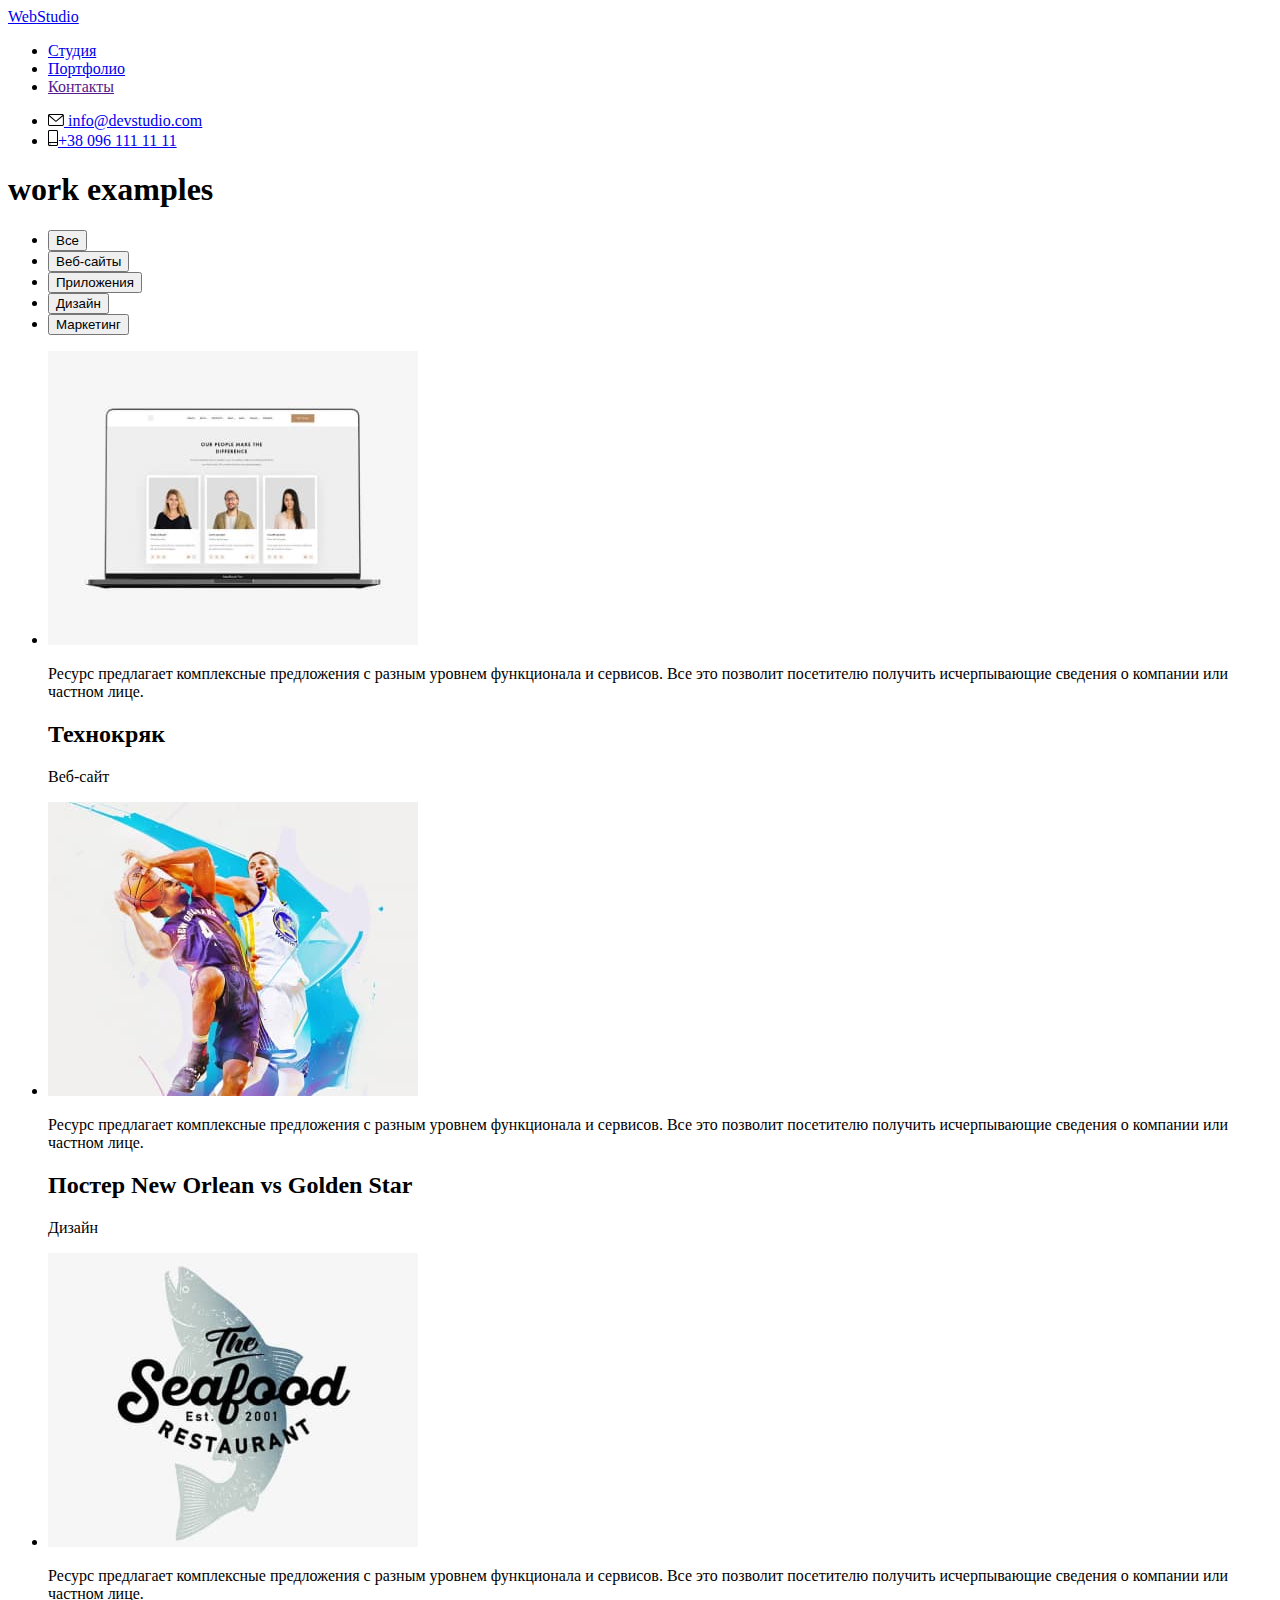
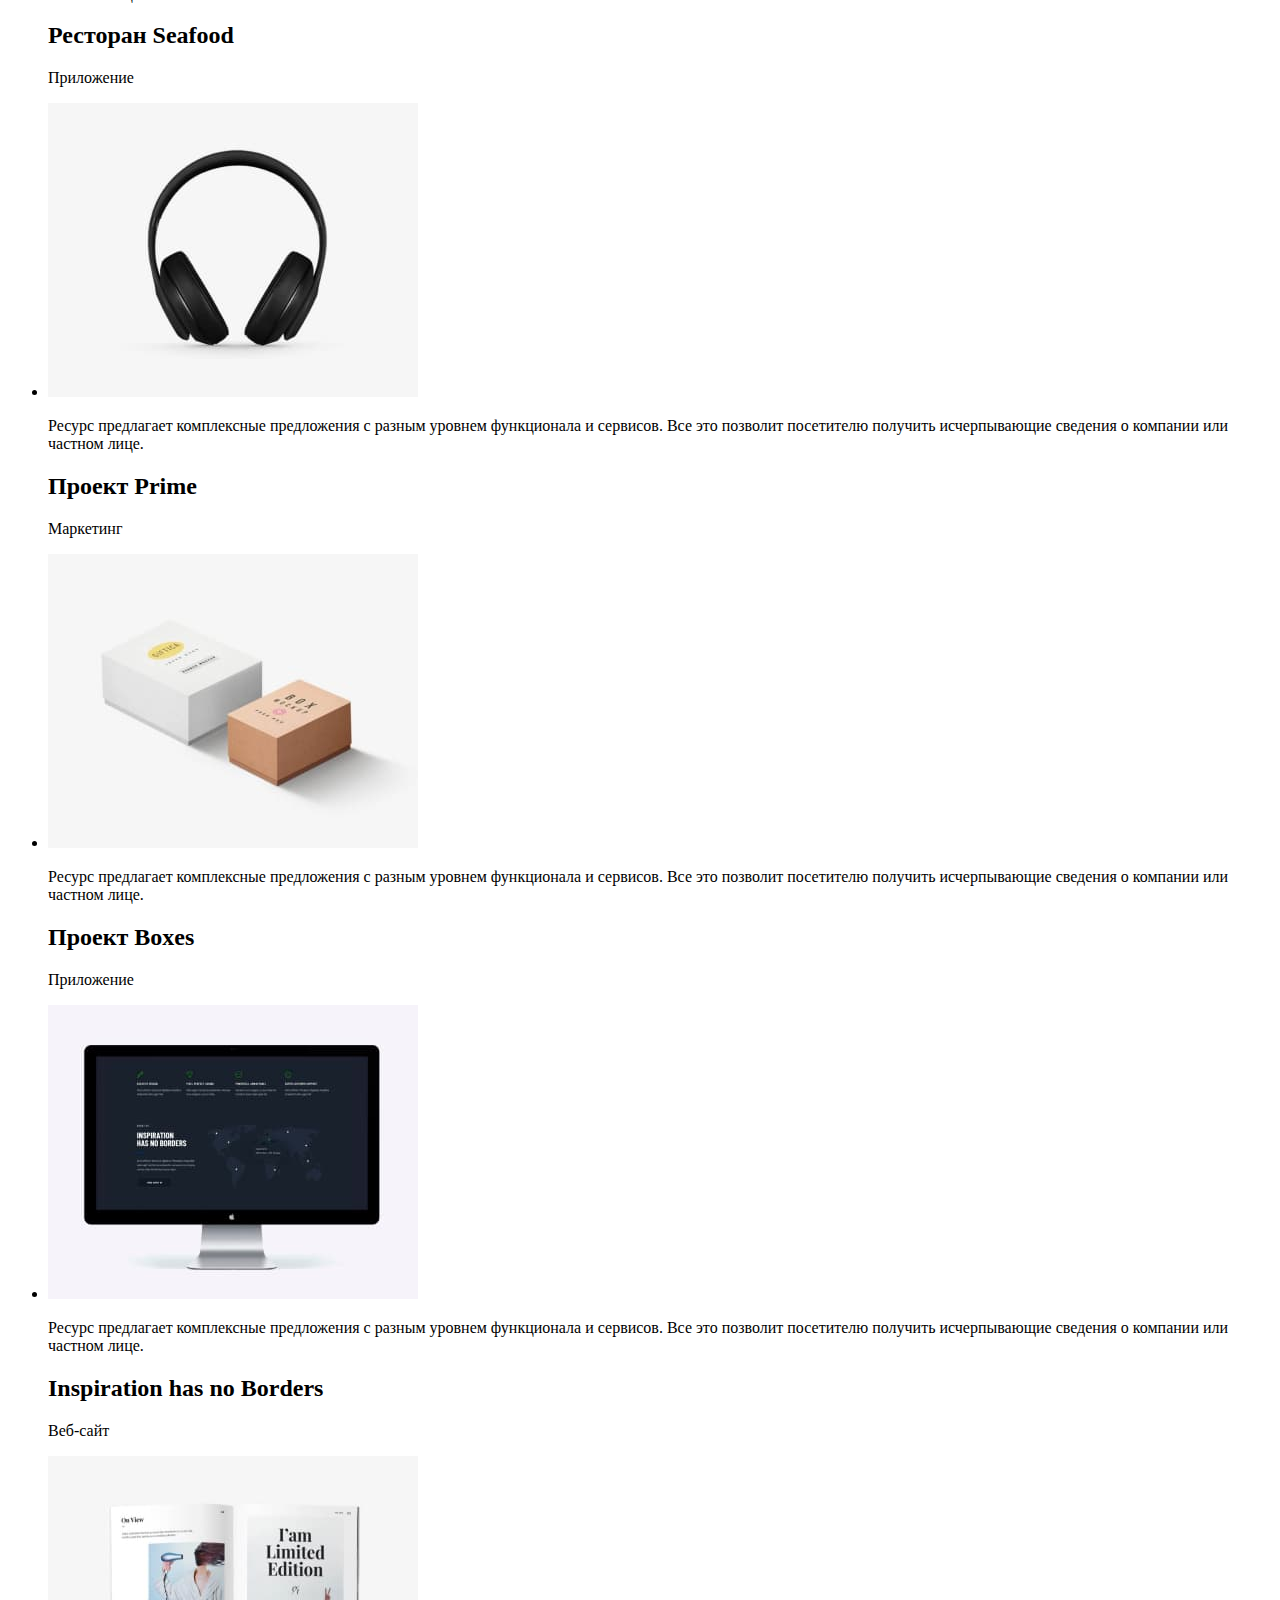
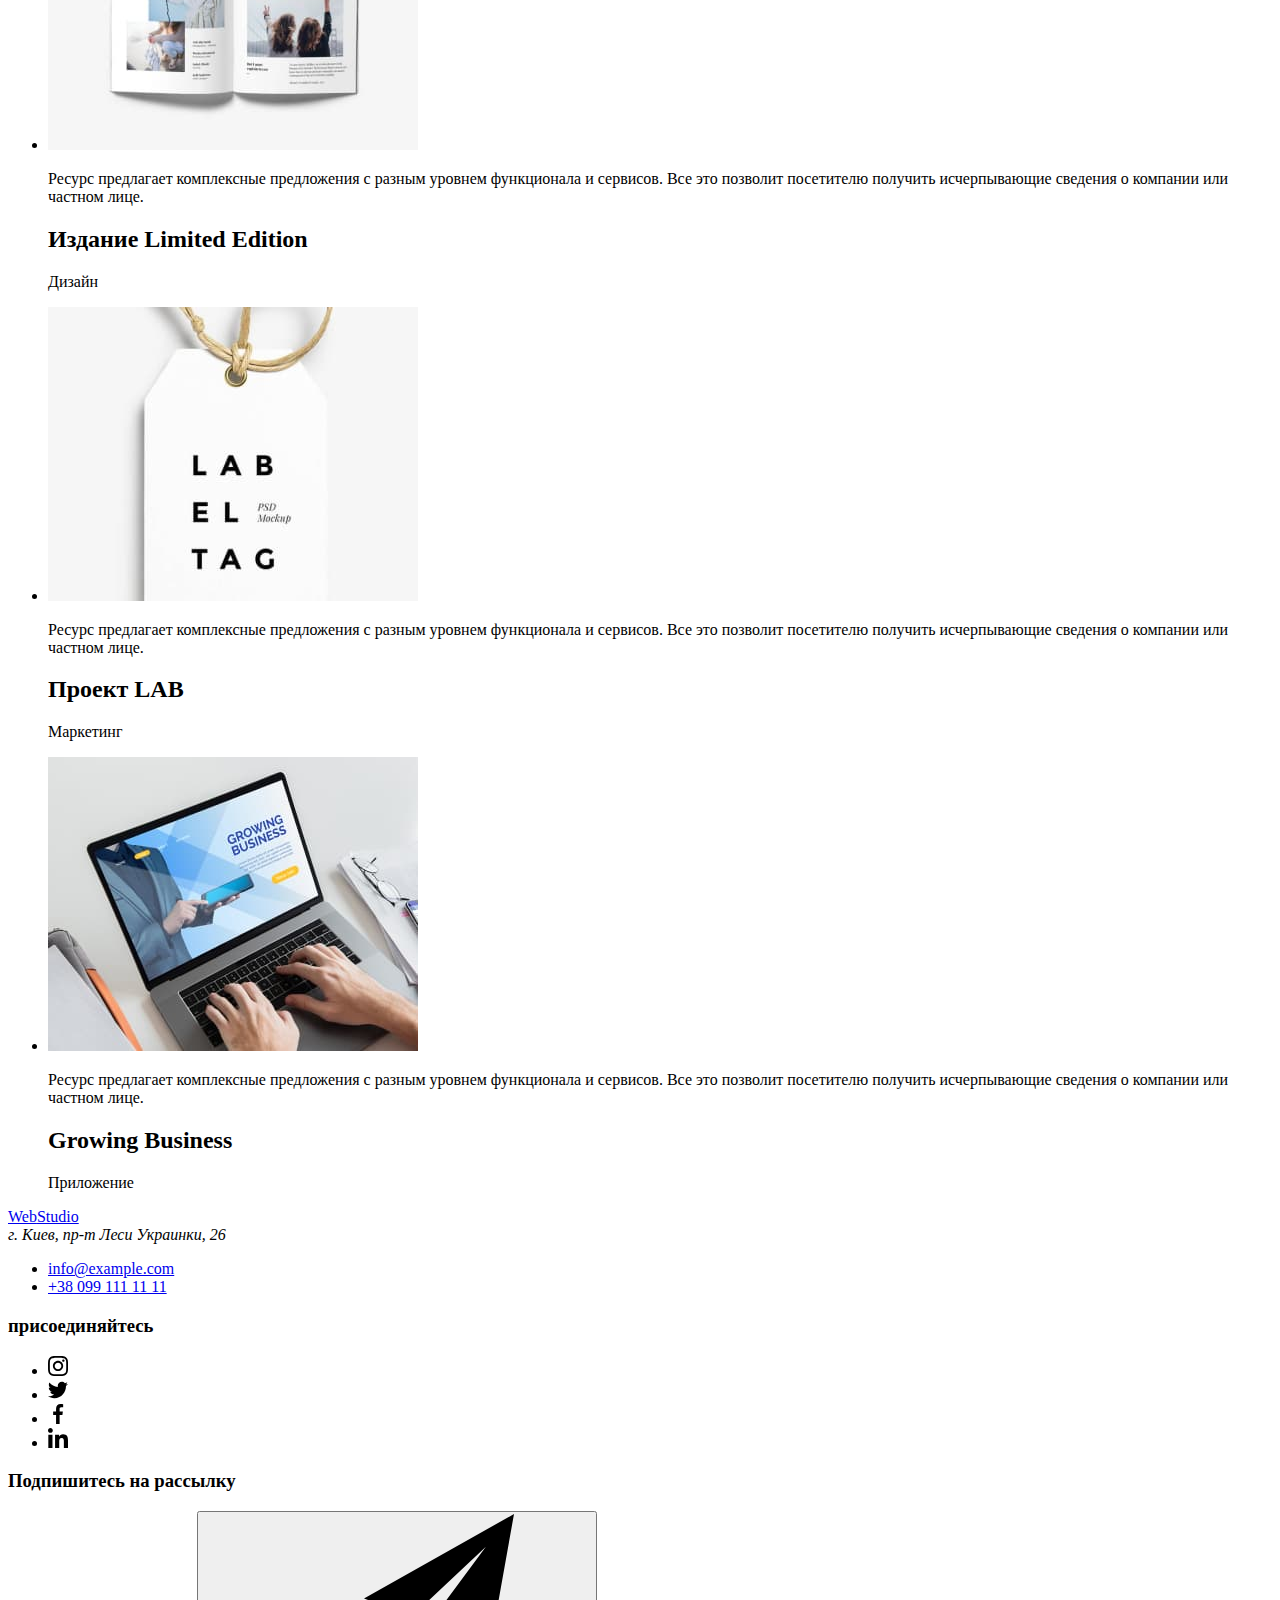
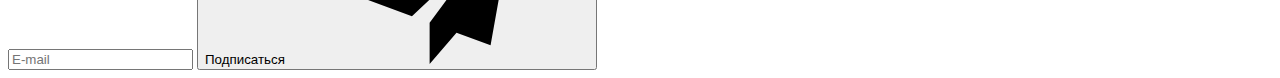
==== portfolio.html @ a16ab34e "homework#7 create scss" ====
<!DOCTYPE html>
<html lang="en">

<head>
    <meta charset="UTF-8" />
    <meta http-equiv="X-UA-Compatible" content="IE=edge" />
    <meta name="viewport" content="width=device-width, initial-scale=1.0" />
    <title>Portfolio</title>
    <link rel="stylesheet" href="./css/styles.css" />
    <link href="https://fonts.googleapis.com/css2?family=Raleway:wght@700&family=Roboto:wght@400;500;700;900&display=swap" rel="stylesheet" />
</head>

<body>
    <header class="header">
        <div class="conteiner">
            <nav class="heder-nav">
                <a href="./index.html" class="logo-header" lang="en">
                    <span class="logo-first">Web</span>Studio</a>
                <ul class="header-list">
                    <li class="header-item">
                        <a href="./index.html" class="header-list-link">Студия</a>
                    </li>
                    <li class="header-item">
                        <a href="./portfolio.html" class="header-list-link current">Портфолио</a
              >
            </li>
            <li class="header-item">
              <a href="" class="header-list-link">Контакты</a>
                    </li>
                </ul>
            </nav>
            <ul class="virtual-header">
                <li class="connect">
                    <a href="mailto:info@devstudio.com" class="header-link">
                        <svg class="connectoin-icon" width="16" height="12">
                <use href="./image/icons.svg#icon-envelope-hover"></use>
              </svg>
                        <span class="number">info@devstudio.com</span>
                    </a>
                </li>
                <li class="connect">
                    <a href="tel:+380961111111" class="header-link">
                        <svg class="connectoin-icon" width="10" height="16">
                <use href="./image/icons.svg#icon-smartphone"></use></svg
              ><span class="number">+38 096 111 11 11</span></a
            >
          </li>
        </ul>
      </div>
    </header>
    <main>
      <section class="section">
        <div class="conteiner">
          <h1 class="visually-hidden">work examples</h1>
          <ul class="btn-list">
            <li class="list-item">
              <button type="button" class="btn-item">Все</button>
            </li>
            <li class="list-item">
              <button type="button" class="btn-item">Веб-сайты</button>
            </li>
            <li class="list-item">
              <button type="button" class="btn-item">Приложения</button>
            </li>
            <li class="list-item">
              <button type="button" class="btn-item">Дизайн</button>
            </li>
            <li class="list-item">
              <button type="button" class="btn-item">Маркетинг</button>
            </li>
          </ul>

          <ul class="examples">
            <li class="examples-item">
              <div class="example-top">
                <img
                  src="./image/img-techno.jpg"
                  alt="photo of staff"
                  width="370"
                  height="294"
                  class="examples-img"
                />
                <p class="overley-text">
                  Ресурс предлагает комплексные предложения с разным уровнем
                  функционала и сервисов. Все это позволит посетителю получить
                  исчерпывающие сведения о компании или частном лице.
                </p>
              </div>
              <div class="card-content">
                <h2 class="examples-title">Технокряк</h2>
                <p class="examples-text">Веб-сайт</p>
              </div>
            </li>
            <li class="examples-item">
              <div class="example-top">
                <img
                  src="./image/img-bascketball.jpg"
                  alt="two man plaing bascketball"
                  width="370"
                  height="294"
                  class="examples-img"
                />
                <p class="overley-text">
                  Ресурс предлагает комплексные предложения с разным уровнем
                  функционала и сервисов. Все это позволит посетителю получить
                  исчерпывающие сведения о компании или частном лице.
                </p>
              </div>
              <div class="card-content">
                <h2 class="examples-title">Постер New Orlean vs Golden Star</h2>
                <p class="examples-text">Дизайн</p>
              </div>
            </li>
            <li class="examples-item">
              <div class="example-top">
                <img
                  src="./image/img-seafood.jpg"
                  alt="logo of restraunt"
                  width="370"
                  height="294"
                  class="examples-img"
                />
                <p class="overley-text">
                  Ресурс предлагает комплексные предложения с разным уровнем
                  функционала и сервисов. Все это позволит посетителю получить
                  исчерпывающие сведения о компании или частном лице.
                </p>
              </div>
              <div class="card-content">
                <h2 class="examples-title">Ресторан Seafood</h2>
                <p class="examples-text">Приложение</p>
              </div>
            </li>
            <li class="examples-item">
              <div class="example-top">
                <img
                  src="./image/img-headphone.jpg"
                  alt="headphone"
                  width="370"
                  height="294"
                  class="examples-img"
                />
                <p class="overley-text">
                  Ресурс предлагает комплексные предложения с разным уровнем
                  функционала и сервисов. Все это позволит посетителю получить
                  исчерпывающие сведения о компании или частном лице.
                </p>
              </div>
              <div class="card-content">
                <h2 class="examples-title">Проект Prime</h2>
                <p class="examples-text">Маркетинг</p>
              </div>
            </li>
            <li class="examples-item">
              <div class="example-top">
                <img
                  src="./image/img-boxes.jpg"
                  alt="two boxes"
                  width="370"
                  height="294"
                  class="examples-img"
                />
                <p class="overley-text">
                  Ресурс предлагает комплексные предложения с разным уровнем
                  функционала и сервисов. Все это позволит посетителю получить
                  исчерпывающие сведения о компании или частном лице.
                </p>
              </div>
              <div class="card-content">
                <h2 class="examples-title">Проект Boxes</h2>
                <p class="examples-text">Приложение</p>
              </div>
            </li>
            <li class="examples-item">
              <div class="example-top">
                <img
                  src="./image/img-monitor.jpg"
                  alt="monitor"
                  width="370"
                  height="294"
                  class="examples-img"
                />
                <p class="overley-text">
                  Ресурс предлагает комплексные предложения с разным уровнем
                  функционала и сервисов. Все это позволит посетителю получить
                  исчерпывающие сведения о компании или частном лице.
                </p>
              </div>
              <div class="card-content">
                <h2 class="examples-title">Inspiration has no Borders</h2>
                <p class="examples-text">Веб-сайт</p>
              </div>
            </li>
            <li class="examples-item">
              <div class="example-top">
                <img
                  src="./image/img-magazine.jpg"
                  alt="magazine"
                  width="370"
                  height="294"
                  class="examples-img"
                />
                <p class="overley-text">
                  Ресурс предлагает комплексные предложения с разным уровнем
                  функционала и сервисов. Все это позволит посетителю получить
                  исчерпывающие сведения о компании или частном лице.
                </p>
              </div>
              <div class="card-content">
                <h2 class="examples-title">Издание Limited Edition</h2>
                <p class="examples-text">Дизайн</p>
              </div>
            </li>
            <li class="examples-item">
              <div class="example-top">
                <img
                  src="./image/img-lab.jpg"
                  alt="label"
                  width="370"
                  height="294"
                  class="examples-img"
                />
                <p class="overley-text">
                  Ресурс предлагает комплексные предложения с разным уровнем
                  функционала и сервисов. Все это позволит посетителю получить
                  исчерпывающие сведения о компании или частном лице.
                </p>
              </div>
              <div class="card-content">
                <h2 class="examples-title">Проект LAB</h2>
                <p class="examples-text">Маркетинг</p>
              </div>
            </li>
            <li class="examples-item">
              <div class="example-top">
                <img
                  src="./image/img-laptop.jpg"
                  alt="laptop"
                  width="370"
                  height="294"
                  class="examples-img"
                />
                <p class="overley-text">
                  Ресурс предлагает комплексные предложения с разным уровнем
                  функционала и сервисов. Все это позволит посетителю получить
                  исчерпывающие сведения о компании или частном лице.
                </p>
              </div>
              <div class="card-content">
                <h2 class="examples-title">Growing Business</h2>
                <p class="examples-text">Приложение</p>
              </div>
            </li>
          </ul>
        </div>
      </section>
    </main>
    <footer class="footer">
      <div class="conteiner block">
        <div class="map-address">
          <a href="./index.html" class="logo-footer" lang="en">
            <span class="logo-first">Web</span>Studio</a
          >
          <address class="address">г. Киев, пр-т Леси Украинки, 26</address>
          <ul class="virtual-footer">
            <li class="footer-list">
              <a href="mailto:info@example.com" class="footer-link"
                >info@example.com</a
              >
            </li>
            <li class="footer-list">
              <a href="tel:+380991111111" class="footer-link"
                >+38 099 111 11 11</a
              >
            </li>
          </ul>
        </div>
        <div class="network-address">
          <h3 class="network-address-title">присоединяйтесь</h3>
          <ul class="network-list">
            <li class="network-list-item">
              <a href="" class="network-link">
                <svg class="network-icon" width="20" height="20">
                  <use href="./image/icons.svg#icon-instagram"></use>
                </svg>
                    </a>
                </li>
                <li class="network-list-item">
                    <a href="" class="network-link">
                        <svg class="network-icon" width="20" height="20">
                  <use href="./image/icons.svg#icon-twitter"></use>
                </svg>
                    </a>
                </li>
                <li class="network-list-item">
                    <a href="" class="network-link">
                        <svg class="network-icon" width="20" height="20">
                  <use href="./image/icons.svg#icon-facebook"></use>
                </svg>
                    </a>
                </li>
                <li class="network-list-item">
                    <a href="" class="network-link">
                        <svg class="network-icon" width="20" height="20">
                  <use href="./image/icons.svg#icon-linkedin"></use></svg
              ></a>
            </li>
          </ul>
        </div>

        <div class="subsccrible-block">
          <h3 class="subcrible-title">Подпишитесь на рассылку</h3>
          <div class="subscrible-area">
            <form class="subcrible-form">
              <label>
                <input
                  type="email"
                  name="subcrible-email"
                  placeholder="E-mail"
                  class="subcrible-input"
                />
              </label>
              <button type="submit" class="subcrible-btn">
                Подписаться
                <svg class="subcrible-icon">
                  <use href="./image/icons.svg#icon-icon-send"></use>
                </svg>
                        </button>
                        </form>
        </div>
        </div>
        </div>
        </footer>
</body>

</html>
---- css/styles.css ----
/* -----------------HEADER----------------- */


/* -----------------WORK EXAMPLES----------------- */


/* -----------------FOOTER----------------- */


/* -----------------INDEX HTML----------------- */


/* -------PRINCIPLES-------- */


/* -----------------DIRECTIONS OF WORK----------------- */


/* -----------------------TEAM-------------- */


/* -------------CLIENTS------------- */


/* ----------- modal-window ------------ */
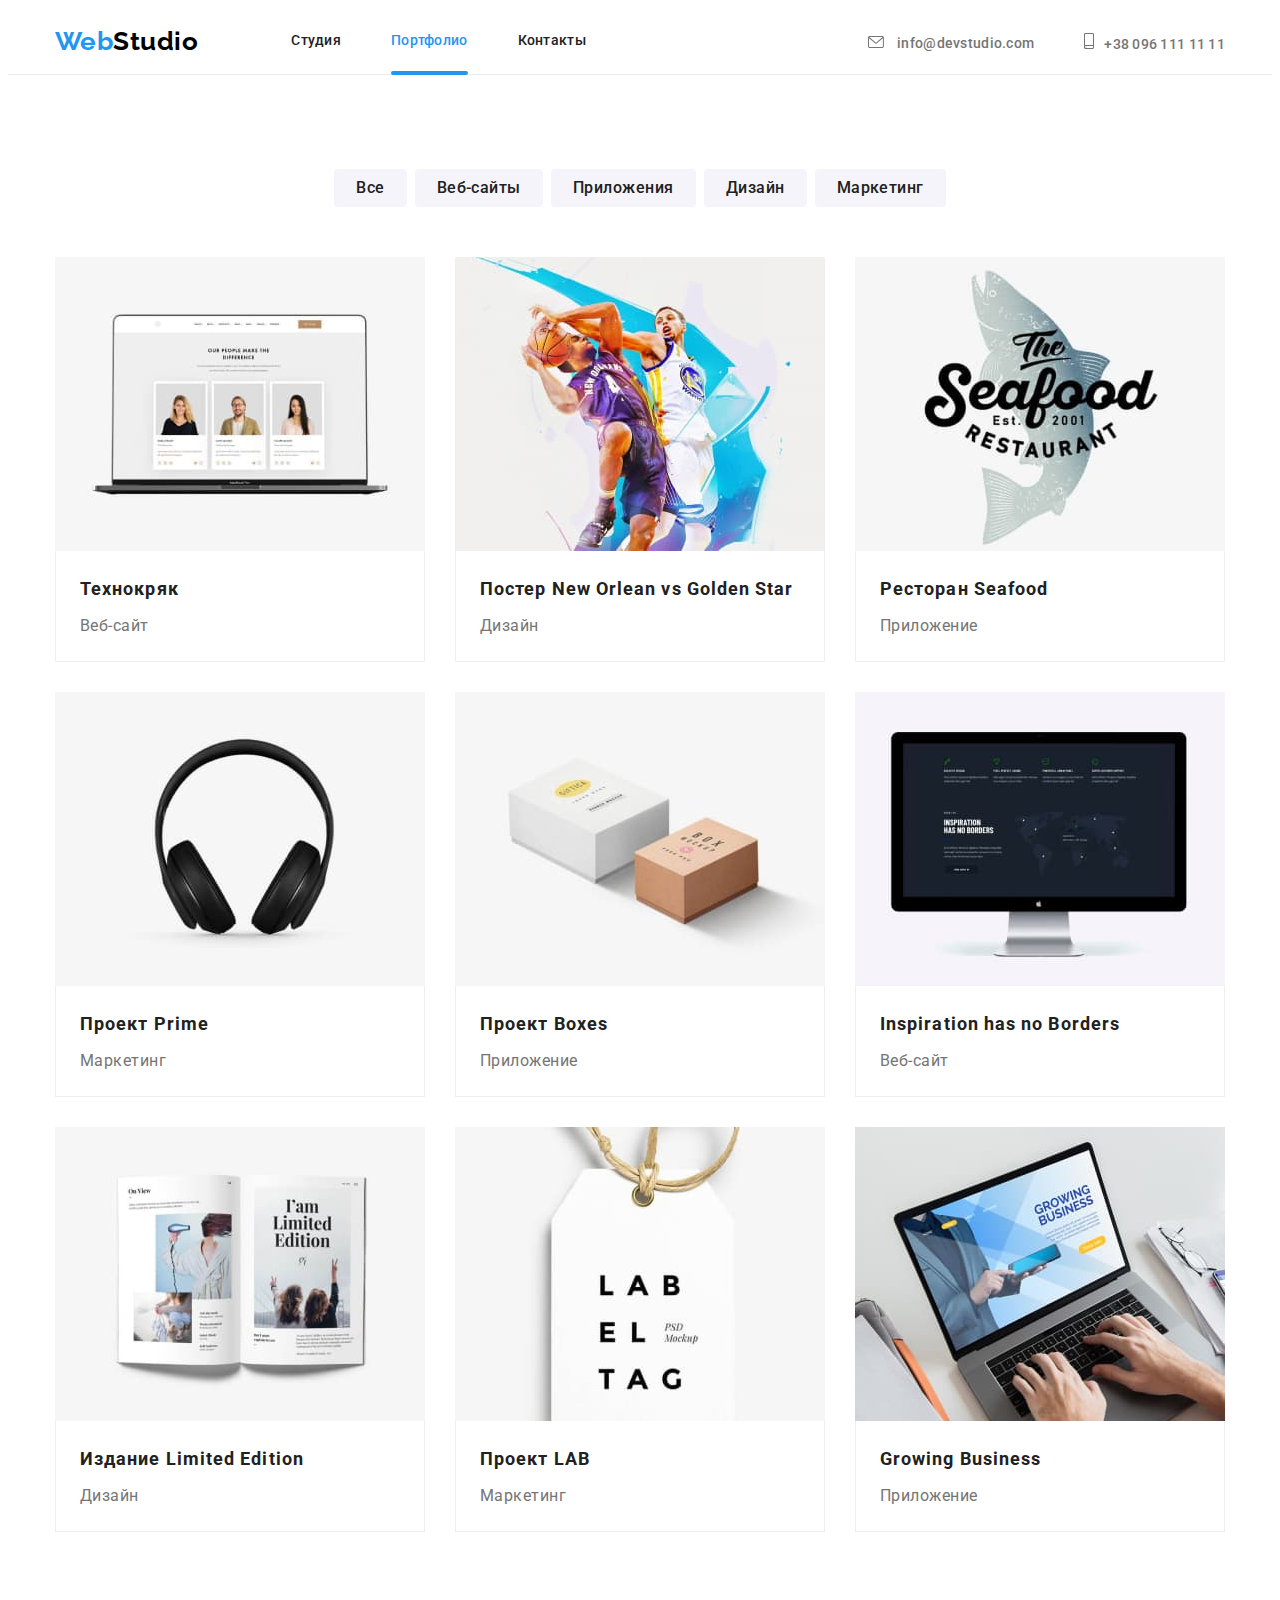
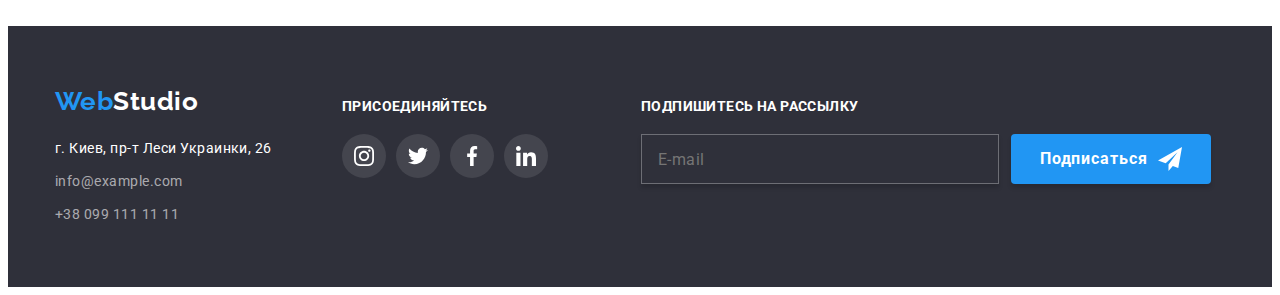
==== commit 9a6a5a4e: "homework#7" ====
--- a/portfolio.html
+++ b/portfolio.html
@@ -6,43 +6,42 @@
     <meta http-equiv="X-UA-Compatible" content="IE=edge" />
     <meta name="viewport" content="width=device-width, initial-scale=1.0" />
     <title>Portfolio</title>
-    <link rel="stylesheet" href="./css/styles.css" />
+    <link rel="stylesheet" href="./css/main.min.css" />
     <link href="https://fonts.googleapis.com/css2?family=Raleway:wght@700&family=Roboto:wght@400;500;700;900&display=swap" rel="stylesheet" />
 </head>
 
 <body>
     <header class="header">
         <div class="conteiner">
-            <nav class="heder-nav">
-                <a href="./index.html" class="logo-header" lang="en">
-                    <span class="logo-first">Web</span>Studio</a>
-                <ul class="header-list">
-                    <li class="header-item">
-                        <a href="./index.html" class="header-list-link">Студия</a>
+            <nav class="nav">
+                <a href="./index.html" class="logo logo--header" lang="en">
+                    <span class="logo__word">Web</span>Studio</a>
+                <ul class="nav__list">
+                    <li class="nav__item">
+                        <a href="./index.html" class="nav__link">Студия</a>
                     </li>
-                    <li class="header-item">
-                        <a href="./portfolio.html" class="header-list-link current">Портфолио</a
-              >
-            </li>
-            <li class="header-item">
-              <a href="" class="header-list-link">Контакты</a>
+                    <li class="nav__item">
+                        <a href="./portfolio.html" class="nav__link current">Портфолио</a>
+                    </li>
+                    <li class="nav__item">
+                        <a href="" class="nav__link">Контакты</a>
                     </li>
                 </ul>
             </nav>
-            <ul class="virtual-header">
-                <li class="connect">
-                    <a href="mailto:info@devstudio.com" class="header-link">
-                        <svg class="connectoin-icon" width="16" height="12">
+            <ul class="header__list">
+                <li class="header__connect">
+                    <a href="mailto:info@devstudio.com" class="header__link">
+                        <svg class="header__icon" width="16" height="12">
                 <use href="./image/icons.svg#icon-envelope-hover"></use>
               </svg>
-                        <span class="number">info@devstudio.com</span>
+                        <span class="header__number">info@devstudio.com</span>
                     </a>
                 </li>
-                <li class="connect">
-                    <a href="tel:+380961111111" class="header-link">
-                        <svg class="connectoin-icon" width="10" height="16">
+                <li class="header__connect">
+                    <a href="tel:+380961111111" class="header__link">
+                        <svg class="header__icon" width="10" height="16">
                 <use href="./image/icons.svg#icon-smartphone"></use></svg
-              ><span class="number">+38 096 111 11 11</span></a
+              ><span class="header__number">+38 096 111 11 11</span></a
             >
           </li>
         </ul>
@@ -257,73 +256,75 @@
     </main>
     <footer class="footer">
       <div class="conteiner block">
-        <div class="map-address">
-          <a href="./index.html" class="logo-footer" lang="en">
-            <span class="logo-first">Web</span>Studio</a
+        <div class="footer__contacts">
+          <a href="./index.html " class="logo logo--footer" lang="en ">
+            <span class="logo__word">Web</span>Studio</a
           >
-          <address class="address">г. Киев, пр-т Леси Украинки, 26</address>
-          <ul class="virtual-footer">
-            <li class="footer-list">
-              <a href="mailto:info@example.com" class="footer-link"
+          <address class="footer__post-address">
+            г. Киев, пр-т Леси Украинки, 26
+          </address>
+          <ul class="footer__virtual">
+            <li class="footer__interactive">
+              <a href="mailto:info@example.com " class="footer__connection"
                 >info@example.com</a
               >
             </li>
-            <li class="footer-list">
-              <a href="tel:+380991111111" class="footer-link"
+            <li class="footer__interactive">
+              <a href="tel:+380991111111 " class="footer__connection"
                 >+38 099 111 11 11</a
               >
             </li>
           </ul>
         </div>
-        <div class="network-address">
-          <h3 class="network-address-title">присоединяйтесь</h3>
-          <ul class="network-list">
-            <li class="network-list-item">
-              <a href="" class="network-link">
-                <svg class="network-icon" width="20" height="20">
-                  <use href="./image/icons.svg#icon-instagram"></use>
+        <div class="footer__network-address">
+          <h3 class="footer__title">присоединяйтесь</h3>
+          <ul class="footer__list">
+            <li class="footer__soc-networks">
+              <a href=" " class="footer__link">
+                <svg class="footer__icon" width="20 " height="20 ">
+                  <use href="./image/icons.svg#icon-instagram "></use>
                 </svg>
                     </a>
                 </li>
-                <li class="network-list-item">
-                    <a href="" class="network-link">
-                        <svg class="network-icon" width="20" height="20">
-                  <use href="./image/icons.svg#icon-twitter"></use>
+                <li class="footer__soc-networks">
+                    <a href=" " class="footer__link">
+                        <svg class="footer__icon" width="20 " height="20 ">
+                  <use href="./image/icons.svg#icon-twitter "></use>
                 </svg>
                     </a>
                 </li>
-                <li class="network-list-item">
-                    <a href="" class="network-link">
-                        <svg class="network-icon" width="20" height="20">
-                  <use href="./image/icons.svg#icon-facebook"></use>
+                <li class="footer__soc-networks">
+                    <a href=" " class="footer__link">
+                        <svg class="footer__icon" width="20 " height="20 ">
+                  <use href="./image/icons.svg#icon-facebook "></use>
                 </svg>
                     </a>
                 </li>
-                <li class="network-list-item">
-                    <a href="" class="network-link">
-                        <svg class="network-icon" width="20" height="20">
-                  <use href="./image/icons.svg#icon-linkedin"></use></svg
+                <li class="footer__soc-networks">
+                    <a href=" " class="footer__link">
+                        <svg class="footer__icon" width="20 " height="20 ">
+                  <use href="./image/icons.svg#icon-linkedin "></use></svg
               ></a>
             </li>
           </ul>
         </div>
 
-        <div class="subsccrible-block">
-          <h3 class="subcrible-title">Подпишитесь на рассылку</h3>
-          <div class="subscrible-area">
-            <form class="subcrible-form">
+        <div class="footer__subsccrible">
+          <h3 class="footer__caption">Подпишитесь на рассылку</h3>
+          <div class="footer__area">
+            <form class="footer__form">
               <label>
                 <input
-                  type="email"
-                  name="subcrible-email"
-                  placeholder="E-mail"
-                  class="subcrible-input"
+                  type="email "
+                  name="subcrible-email "
+                  placeholder="E-mail "
+                  class="footer__input"
                 />
               </label>
-              <button type="submit" class="subcrible-btn">
+              <button type="submit " class="footer__btn">
                 Подписаться
-                <svg class="subcrible-icon">
-                  <use href="./image/icons.svg#icon-icon-send"></use>
+                <svg class="footer__send">
+                  <use href="./image/icons.svg#icon-icon-send "></use>
                 </svg>
                         </button>
                         </form>
--- a/css/main.min.css
+++ b/css/main.min.css
@@ -0,0 +1 @@
+h1,h2,h3,h4,h5,h6,p{margin:0}:root{--bacground-white: #ffffff;--hero-link-color: #ffffff;--link-color: #2196f3;--main-text-color: #212121;--secondary-text-color: #757575}.visually-hidden{position:absolute;white-space:nowrap;width:1px;height:1px;overflow:hidden;border:0;padding:0;clip:rect(0 0 0 0);clip-path:inset(50%);margin:-1px}html{box-sizing:border-box}*,*::before,::after{box-sizing:inherit}body{color:#212121;font-family:"Roboto",sans-serif;background-color:#fff;letter-spacing:.03em}ul{margin:0;padding-left:0}.conteiner{width:1200px;padding-left:15px;padding-right:15px;margin:0 auto}.clients__title{font-weight:700;font-size:36px;line-height:1.16;text-align:center;color:var(--main-text-color);margin-bottom:50px}.clients__list{list-style:none;display:flex;padding:0}.clients__item{display:block;width:170px;height:92px;margin-left:30px}.clients__item:first-child{margin-left:0}.clients__link{display:flex;justify-content:center;align-items:center;width:100%;height:100%;fill:#afb1b8;border:1px solid #afb1b8;border-radius:4px;transition-property:border;transition-duration:250ms;transition-timing-function:cubic-bezier(0.4, 0, 0.2, 1)}.clients__link:hover,.clients__link:focus{border:1px solid var(--link-color)}.clients__icon{transition-property:fill;transition-duration:250ms;transition-timing-function:cubic-bezier(0.4, 0, 0.2, 1)}.clients__link:hover>.clients__icon,.clients__link:focus>.clients__icon{fill:var(--link-color)}.directions__list{list-style:none;padding-left:0;margin-top:0;margin-bottom:0;display:flex}.directions__item{position:relative;display:block}.directions__item:not(:last-child){margin-right:30px}.directions__title{font-weight:700;font-size:36px;line-height:1.16;text-align:center;color:var(--main-text-color);margin-bottom:50px}.direction__text{font-family:"Roboto";font-weight:700;font-size:14px;line-height:1.1428571429;text-align:center;text-transform:uppercase;color:var(--bacground-white);display:flex;justify-content:center;align-items:center;width:370px;height:70px;background:rgba(47,48,58,.8);position:absolute;bottom:0}.directions__img{display:block}.section{padding-top:94px;padding-bottom:94px}.btn-list,.examples{list-style:none;padding:0;margin-top:0;margin-bottom:0}.btn-list{margin-bottom:50px;display:flex;justify-content:center}.list-item:not(:last-child){margin-right:8px}.btn-item{font-family:inherit;font-weight:500;font-size:16px;line-height:1.62;text-align:center;color:var(--main-text-color);background-color:#f5f4fa;letter-spacing:inherit;padding:6px 22px;border-radius:4px;border:none;transition-property:background-color,color;transition-duration:250ms;transition-timing-function:cubic-bezier(0.4, 0, 0.2, 1)}.btn-item:hover,.btn-item:focus{color:var(--hero-link-color);background-color:var(--link-color);box-shadow:0px 3px 1px rgba(0,0,0,.1),0px 1px 2px rgba(0,0,0,.08),0px 2px 2px rgba(0,0,0,.12)}.examples{display:block;display:flex;flex-wrap:wrap;padding:0;margin:-15px}.examples-item{margin:15px;display:block;flex-basis:calc(33.3333333333% - 30px);position:relative;transition-property:box-shadow;transition-duration:250ms;transition-timing-function:cubic-bezier(0.4, 0, 0.2, 1)}.examples-item:hover,.examples-item:focus{box-shadow:0px 1px 1px rgba(0,0,0,.12),0px 4px 4px rgba(0,0,0,.06),1px 4px 6px rgba(0,0,0,.16)}.examples-img{display:block;max-width:100%}.examples-title{margin-bottom:4px;font-weight:700;font-size:18px;line-height:2;letter-spacing:.06em;color:var(--main-text-color)}.examples-text{font-size:16px;line-height:1.88;color:var(--secondary-text-color)}.card-content{padding:20px 24px;background:#fff;border-bottom:1px solid #eee;border-right:1px solid #eee;border-left:1px solid #eee}.example-top{position:relative;overflow:hidden}.overley-text{position:absolute;transform:translateY(100%);font-size:400;font-size:18px;line-height:1.5555555556;color:#fff;padding:63px 25px;background:rgba(33,150,243,.9);top:0;display:flex;height:100%;transition-property:transform;transition-duration:250ms;transition-timing-function:cubic-bezier(0.4, 0, 0.2, 1)}.examples-item:hover .overley-text{transform:translateY(0)}.footer{padding-top:60px;padding-bottom:60px;background-color:#2f303a}.logo--footer{color:var(--hero-link-color)}.footer__post-address{font-weight:400;font-size:14px;line-height:1.71;color:var(--hero-link-color);font-style:normal;margin-top:20px}.footer__virtual{list-style:none;padding-left:0;margin-top:9px;margin-bottom:0}.footer__interactive:last-child{margin-top:9px}.footer__connection{font-family:"Roboto";font-size:14px;line-height:1.71;color:rgba(255,255,255,.6);text-decoration:none}.footer__network-address{margin-left:70px;padding-top:12px}.footer__list{list-style:none;display:flex}.footer__soc-networks{width:44px;height:44px;margin-left:10px}.footer__soc-networks:first-child{margin-left:0}.footer__title{margin-bottom:20px;color:var(--bacground-white);font-family:"Roboto";font-weight:700;font-size:14px;line-height:1.1428571429;letter-spacing:.03em;text-transform:uppercase}.footer__link{display:flex;justify-content:center;align-items:center;width:100%;height:100%;border-radius:50%;background-color:rgba(255,255,255,.1);transition-property:background-color;transition-duration:250ms;transition-timing-function:cubic-bezier(0.4, 0, 0.2, 1)}.footer__link:hover,.footer__link:focus{background-color:var(--link-color)}.footer__icon{fill:var(--bacground-white)}.conteiner.block{display:flex}.footer__subsccrible{margin-left:93px;width:570px}.footer__caption{font-family:"Roboto";font-weight:700;font-size:14px;line-height:1.1428571429;letter-spacing:.03em;text-transform:uppercase;color:#fff;padding-top:12px;margin-bottom:20px}.footer__form{display:flex}.footer__input{height:50px;width:358px;background-color:rgba(0,0,0,0);padding-left:16px;border:1px solid rgba(255,255,255,.3);box-shadow:0px 4px 4px rgba(0,0,0,.15);outline:rgba(0,0,0,0);transition-property:border-color;transition-duration:250ms;transition-timing-function:cubic-bezier(0.4, 0, 0.2, 1);font-family:"Roboto";font-size:16px;line-height:1.25;letter-spacing:.03em;color:rgba(255,255,255,.6)}.footer__input:focus{border-color:var(--link-color)}.footer__btn{width:200px;height:50px;background:#2196f3;box-shadow:0px 4px 4px rgba(0,0,0,.15);border-radius:4px;border:0;margin-left:12px;padding:0;display:flex;justify-content:center;align-items:center;font-family:"Roboto";font-weight:700;font-size:16px;line-height:1.875;letter-spacing:.06em;color:#fff;transition-property:background-color;transition-duration:250ms;transition-timing-function:cubic-bezier(0.4, 0, 0.2, 1)}.footer__btn:hover,.footer__btn:focus{background-color:#188ce8}.footer__send{width:24px;height:24px;margin-left:10px;fill:#fff}.header{background-color:#fff;border-bottom:1px solid #ececec}.header .conteiner{display:flex}.nav{display:flex;align-items:center;height:100%}.logo{font-family:"Raleway";font-weight:700;font-size:26px;line-height:1.19;text-decoration:none}.logo--header{margin-right:93px;color:#000}.logo__word{color:var(--link-color)}.nav__list{list-style:none;padding:0;display:flex;align-items:center}.nav__link{display:flex;font-weight:500;font-size:14px;line-height:1.14;letter-spacing:.02em;color:var(--main-text-color);text-decoration:none;padding-top:25px;padding-bottom:25px;transition-property:color;transition-duration:250ms;transition-timing-function:cubic-bezier(0.4, 0, 0.2, 1)}.nav__link:hover,.nav__link:focus{color:var(--link-color)}.nav__list .nav__link.current{color:var(--link-color)}.nav__item{height:100%;position:relative}.nav__item:not(:last-child){margin-right:50px}.nav__link.current::after{content:"";width:100%;height:4px;background:#2196f3;border-radius:2px;display:flex;position:absolute;bottom:-1px}.header__list{list-style:none;padding:0;display:flex;align-items:center;margin-left:auto}.header__connect{height:16px}.header__connect:not(:last-child){margin-right:50px}.header__link{font-weight:500;font-size:14px;line-height:1.14;letter-spacing:.02em;color:var(--secondary-text-color);text-decoration:none;transition-property:color;transition-duration:250ms;transition-timing-function:cubic-bezier(0.4, 0, 0.2, 1)}.header__link:hover,.header__link:focus{color:var(--link-color)}.header__number{margin-left:10px}.header__icon{fill:var(--secondary-text-color);transition-property:fill;transition-duration:250ms;transition-timing-function:cubic-bezier(0.4, 0, 0.2, 1)}.header__link:hover>.header__icon,.header__link:focus>.header__icon{fill:var(--link-color)}.hero__title{display:inline-block;font-weight:900;font-size:44px;line-height:1.36;text-align:center;letter-spacing:.06em;text-transform:uppercase;color:var(--hero-link-color);margin-bottom:30px;max-width:696px;text-align:center}.hero{background-color:#2f303a;margin:0 auto;width:1600px;height:600px}.hero__content{padding-top:200px;padding-bottom:200px;text-align:center;background-color:#2f303a;background-image:linear-gradient(rgba(47, 48, 58, 0.4), rgba(47, 48, 58, 0.4)),url(../image/hero-bg.jpg);background-repeat:no-repeat;background-position:center;background-size:cover}.hero__btn{font-family:inherit;font-weight:700;font-size:16px;line-height:1.88;display:flex;align-items:center;text-align:center;letter-spacing:.06em;color:var(--hero-link-color);background-color:var(--link-color);min-width:132px;border:0;border-radius:4px;padding:10px 32px 10px 32px;margin-right:auto;margin-left:auto;transition-property:background-color;transition-duration:250ms;transition-timing-function:cubic-bezier(0.4, 0, 0.2, 1)}.hero__btn:hover,.hero__btn:focus{background-color:#188ce8}.modal__backdrop{position:fixed;top:0;left:0;width:100%;height:100%;background:rgba(0,0,0,.2);transition:opacity 500ms linear,visibility 500ms linear}.modal{position:absolute;width:528px;min-height:581px;background-color:#fff;top:50%;left:50%;transform:translate(-50%, -50%) scale(1) rotate(0);transition:transform 300ms linear;padding:40px}.modal__close{position:absolute;top:8px;right:8px;width:30px;height:30px;border-radius:50%;border:1px solid gba(0, 0, 0, 0.1);background-color:#fff;display:flex;justify-content:center;align-items:center;outline:rgba(0,0,0,0);transition-property:border-color,cursor;transition-duration:250ms;transition-timing-function:cubic-bezier(0.4, 0, 0.2, 1)}.modal__close:hover,.modal__close:focus{cursor:pointer;border-color:var(--link-color)}.modal__cross{transition-property:fill;transition-duration:250ms;transition-timing-function:cubic-bezier(0.4, 0, 0.2, 1)}.modal__close:hover .modal__cross,.modal__close:focus .modal__cross{fill:var(--link-color)}.is-hidden{opacity:0;visibility:hidden;pointer-events:none}.modal__backdrop.is-hidden .modal{transform:translate(-50%, -50%) scale(0) rotate(-360deg)}.modal__element{margin-bottom:10px}.modal__title{font-family:"Roboto";font-weight:700;font-size:20px;line-height:1.15;text-align:center;letter-spacing:.03em;color:var(--main-text-color);margin-bottom:12px}.modal__input{background-color:rgba(0,0,0,0);padding-left:42px;width:100%;height:40px;border:1px solid rgba(33,33,33,.2);border-radius:4px;outline:rgba(0,0,0,0);transition-property:border-color;transition-duration:250ms;transition-timing-function:cubic-bezier(0.4, 0, 0.2, 1)}.modal__input:focus{border-color:#2196f3}.modal__field{position:relative;margin-bottom:10px;margin-top:4px}.modal__icon{position:absolute;left:12px;top:50%;transform:translateY(-50%);transition-property:fill;transition-duration:250ms;transition-timing-function:cubic-bezier(0.4, 0, 0.2, 1)}.modal__input:focus+.modal__icon{fill:#2196f3}.modal__element{font-family:"Roboto";font-weight:400;font-size:12px;line-height:1.1666666667;color:#757575}.modal__comments{width:100%;height:120px;padding:12px 16px 12px 16px;margin-top:4px;outline:rgba(0,0,0,0);border:1px solid rgba(33,33,33,.2);transition-property:border-color;transition-duration:250ms;transition-timing-function:cubic-bezier(0.4, 0, 0.2, 1);resize:none}.modal__comments:focus{border-color:var(--link-color)}.modal__comments::placeholder{font-family:"Roboto";font-size:14px;line-height:1.1428571429;letter-spacing:.01em;color:rgba(117,117,117,.5)}.modal__line{margin-top:20px;margin-bottom:30px;display:flex;justify-content:center;align-items:center}.modal__checkbox{display:flex}.modal__agreement{font-family:"Roboto";font-size:14px;line-height:1.7142857143;letter-spacing:.03em;color:#757575;display:flex;align-items:center}.modal__link{color:var(--link-color)}.modal__agreement span{display:flex;justify-content:center;align-items:center;width:16px;height:15px;border-radius:2px;border:1px solid var(--main-text-color);margin-right:7px;transition-property:background-color;transition-duration:250ms;transition-timing-function:cubic-bezier(0.4, 0, 0.2, 1)}.modal__checkbox:checked+.modal__agreement span{background-color:#2196f3;border:none}.modal__tick{fill:rgba(0,0,0,0);transition-property:fill;transition-duration:250ms;transition-timing-function:cubic-bezier(0.4, 0, 0.2, 1)}.modal__checkbox:checked+.modal__agreement .modal__tick{fill:#fff}.modal__submit{width:200px;height:50px;background:#188ce8;box-shadow:0px 4px 4px rgba(0,0,0,.15);border-radius:4px;border:none;padding:10px 55px 10px 55px;font-family:"Roboto";font-weight:700;font-size:16px;line-height:1.875;letter-spacing:.06em;color:#fff;display:block;margin:0 auto}.principles.section{padding-bottom:0}.principles__list{list-style:none;display:flex;padding-left:0;margin-top:0;margin-bottom:0}.principles__card:not(:last-child){margin-right:30px}.principles__title{font-weight:700;font-size:14px;line-height:1.14;text-transform:uppercase;color:var(--main-text-color);margin-bottom:10px}.principles__text{font-size:14px;line-height:1.71;color:var(--secondary-text-color)}.principles__icon{display:block;width:70px;height:70px;transition-property:fill;transition-duration:250ms;transition-timing-function:cubic-bezier(0.4, 0, 0.2, 1)}.principles__content:hover>.principles__icon,.principles__content:focus>.principles__icon{fill:var(--link-color)}.principles__content{margin-bottom:30px;width:270px;height:120px;background-color:#f5f4fa;border-radius:4px;display:flex;justify-content:center;align-items:center}.team{background-color:#f5f4fa}.team__title{font-weight:700;font-size:36px;line-height:1.16;text-align:center;color:var(--main-text-color);margin-bottom:50px}.team__list{list-style:none;padding-left:0;margin-right:0;margin-left:0;display:flex}.team__content{padding-top:30px;padding-bottom:30px;text-align:center}.team__card{background-color:#fff;border-radius:0px 0px 4px 4px;box-shadow:0px 1px 3px rgba(0,0,0,.12),0px 1px 1px rgba(0,0,0,.14),0px 2px 1px rgba(0,0,0,.2)}.team__card:not(:last-child){margin-right:30px}.team__members{font-weight:500;font-size:16px;line-height:1.18;color:var(--main-text-color);margin-bottom:10px}.team__text{font-size:16px;line-height:1.18;color:var(--secondary-text-color);margin-bottom:16px}.team__contacts{list-style:none;display:flex;justify-content:center}.team__soc-networks{width:44px;height:44px;margin-left:10px}.team__soc-networks:first-child{margin-left:0}.team__link{display:flex;justify-content:center;align-items:center;width:100%;height:100%;border-radius:50%;border:none;outline:rgba(0,0,0,0)}.team__link:hover,.team__link:focus{background-color:var(--link-color);transition-property:background-color;transition-duration:250ms;transition-timing-function:cubic-bezier(0.4, 0, 0.2, 1)}.team__icons{fill:#afb1b8;transition-property:fill;transition-duration:250ms;transition-timing-function:cubic-bezier(0.4, 0, 0.2, 1)}.team__link:hover>.team__icons,.team__link:focus>.team__icons{fill:var(--bacground-white)}/*# sourceMappingURL=main.min.css.map */